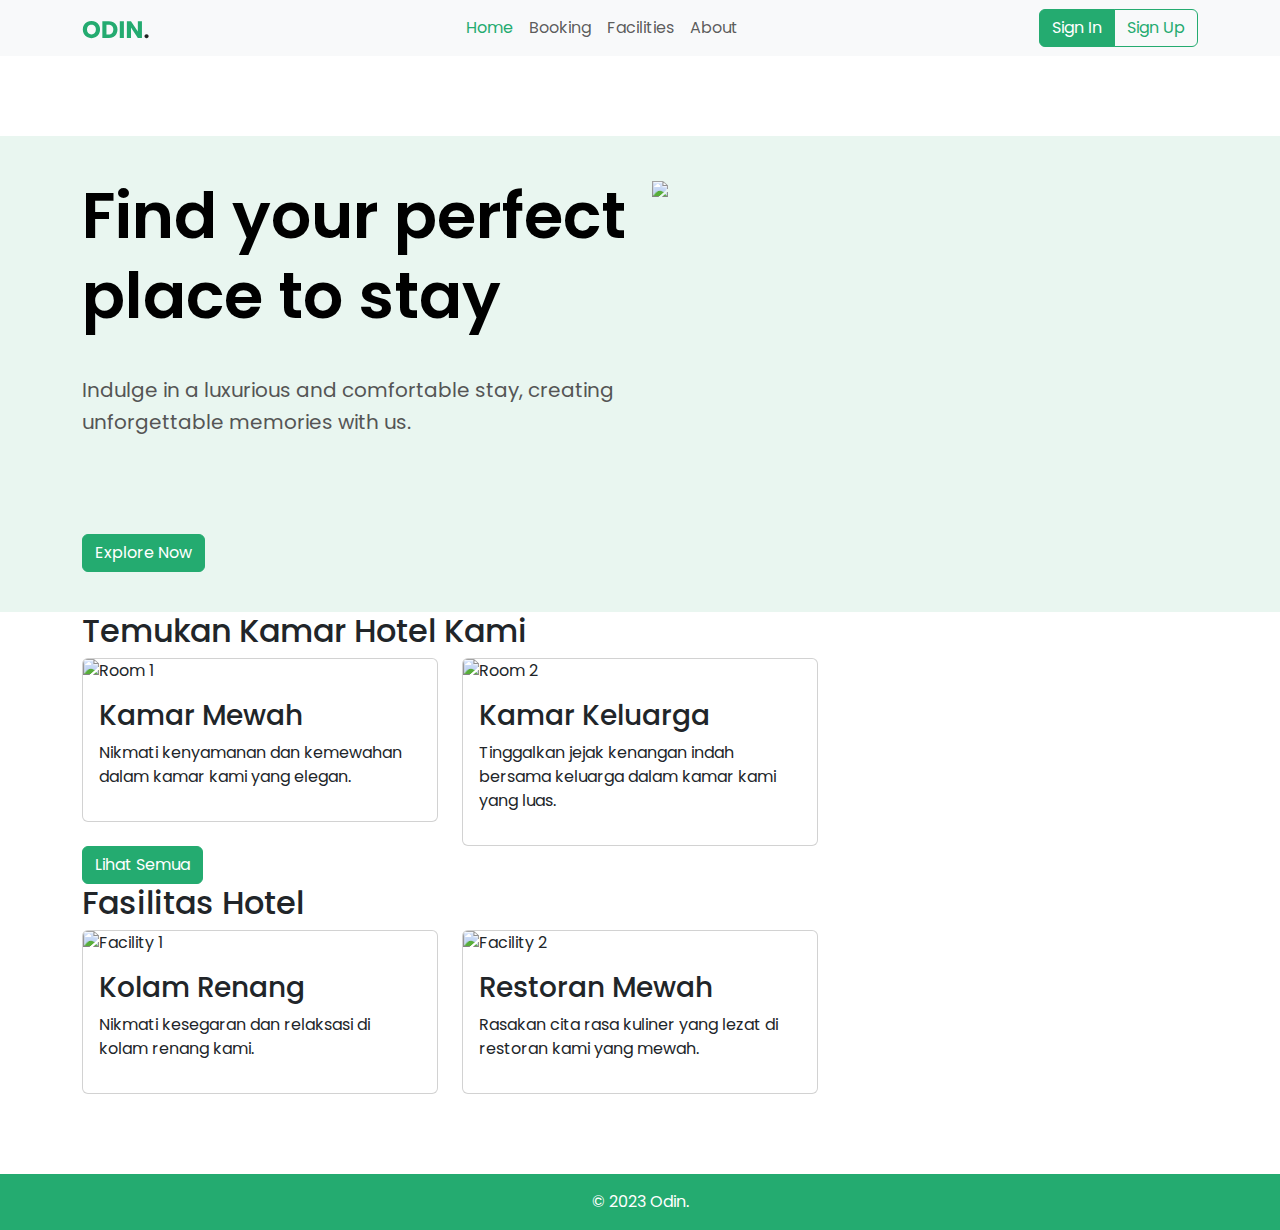
==== index.html @ 8bb7b2a7 "update home page" ====
<!DOCTYPE html>
<html lang="en">

<head>
    <meta charset="UTF-8" />
    <meta name="viewport" content="width=device-width, initial-scale=1.0" />

    <link rel="stylesheet" href="https://cdn.jsdelivr.net/npm/bootstrap@5.3.0/dist/css/bootstrap.min.css" />
    <link rel="stylesheet" href="src/css/main.css" />
    <link rel="stylesheet" href="src/css/home.css">

    <link rel="stylesheet" href="https://fonts.googleapis.com/css?family=Poppins:400,500,600,700&display=swap">
    <link rel="icon" href="assets/images/favodin.png" type="image/svg+xml" />

    <title>Odin - Home</title>
</head>

<body>
    <header>
        <nav class="navbar navbar-expand-lg navbar-light bg-light">
            <div class="container">
                <a class="navbar-brand" href="/"><img src="assets/images/odin.svg" alt=""></a>
                <button class="navbar-toggler" type="button" data-bs-toggle="collapse" data-bs-target="#navbarNav"
                    aria-controls="navbarNav" aria-expanded="false" aria-label="Toggle navigation">
                    <span class="navbar-toggler-icon"></span>
                </button>
                <div class="collapse navbar-collapse justify-content-between" id="navbarNav">
                    <ul class="navbar-nav">
                        <li class="nav-item active">
                            <a class="nav-link active" href="/">Home</a>
                        </li>
                        <li class="nav-item">
                            <a class="nav-link" href="/booking">Booking</a>
                        </li>
                        <li class="nav-item">
                            <a class="nav-link" href="/facilities">Facilities</a>
                        </li>
                        <li class="nav-item">
                            <a class="nav-link" href="/about">About</a>
                        </li>
                    </ul>
                    <div class="navbar-nav">
                        <div class="btn-group btn-group-m" role="group" aria-label="Sign In and Sign Up Buttons">
                            <button class="btn btn-primary">Sign In</button>
                            <button class="btn btn-outline-primary">Sign Up</button>
                        </div>
                    </div>
                </div>
            </div>
        </nav>
    </header>

    <section class="hero">
        <div class="container">
          <div class="row">
            <div class="col-md-6 order-2 order-md-1">
                <div class="hero_text">
                    <h1>Find your perfect place to stay</h1>
                    <p>Indulge in a luxurious and comfortable stay, creating unforgettable memories with us.</p>
                </div>
                <a href="#" class="btn btn-primary">Explore Now</a>
            </div>
            <div class="col-md-6 order-1 order-md-2">
              <img src="assets/images/hotel_hero.svg"Hero Image" class="img-fluid" />
            </div>
          </div>
        </div>
      </section>
    
      <section class="explore">
        <div class="container">
          <h2>Temukan Kamar Hotel Kami</h2>
          <div class="row">
            <div class="col-md-4">
              <div class="card">
                <img src="room1.jpg" alt="Room 1" class="card-img-top" />
                <div class="card-body">
                  <h3>Kamar Mewah</h3>
                  <p>Nikmati kenyamanan dan kemewahan dalam kamar kami yang elegan.</p>
                </div>
              </div>
            </div>
            <div class="col-md-4">
              <div class="card">
                <img src="room2.jpg" alt="Room 2" class="card-img-top" />
                <div class="card-body">
                  <h3>Kamar Keluarga</h3>
                  <p>Tinggalkan jejak kenangan indah bersama keluarga dalam kamar kami yang luas.</p>
                </div>
              </div>
            </div>
          </div>
          <a href="#" class="btn btn-primary">Lihat Semua</a>
        </div>
      </section>
    
      <section class="facilities">
        <div class="container">
          <h2>Fasilitas Hotel</h2>
          <div class="row">
            <div class="col-md-4">
              <div class="card">
                <img src="facility1.jpg" alt="Facility 1" class="card-img-top" />
                <div class="card-body">
                  <h3>Kolam Renang</h3>
                  <p>Nikmati kesegaran dan relaksasi di kolam renang kami.</p>
                </div>
              </div>
            </div>
            <div class="col-md-4">
              <div class="card">
                <img src="facility2.jpg" alt="Facility 2" class="card-img-top" />
                <div class="card-body">
                  <h3>Restoran Mewah</h3>
                  <p>Rasakan cita rasa kuliner yang lezat di restoran kami yang mewah.</p>
                </div>
              </div>
            </div>
          </div>
        </div>
      </section>
    

    <footer class="footer mt-auto py-3">
        <div class="container">
            <div class="text-center">
                <span class="text-muted">© 2023 Odin.</span>
            </div>
        </div>
    </footer>

    <script src="src/js/main.js"></script>
    <script src="https://cdn.jsdelivr.net/npm/bootstrap@5.3.0/dist/js/bootstrap.bundle.min.js"></script>
</body>

</html>
---- src/css/main.css ----
html,
body {
  height: 100%;
  display: flex;
  flex-direction: column;
  font-family: "Poppins", sans-serif;
}

.navbar-nav {
  margin-left: auto;
}

.navbar-nav .nav-item .nav-link.active {
    color: #24ab70 !important;
}

.navbar-nav .nav-item {
    color: #222222 !important;
    font-weight: 400 !important;
}

.btn-primary {
  background: #24ab70 !important;
  border-color: #24ab70 !important;
  color: white;
}

.btn-primary:hover {
  background: #1f8d5d !important ;
  color: white;
}

.btn-outline-primary {
  border: 1px solid #24ab70 !important;
  color: #24ab70 !important;
}

.btn-outline-primary:hover {
  background-color: transparent;
  border: 1px solid #1f8d5d !important;
  color: #1f8d5d  !important;
}

.btn-outline-primary:focus,
    .btn-outline-primary:active {
        background-color: transparent !important;
    }

.footer {
  background-color: #24ab70;
  text-align: center;
  margin-top: 80px !important;
}

.footer .text-muted {
  color: white !important;
}

@media (max-width: 991.98px) {
  .navbar-collapse {
    flex-direction: column;
    align-items: flex-start;
    position: absolute;
    top: 100%;
    left: 0;
    width: 100%;
    background-color: #f8f9fa;
    z-index: 1000;
  }
  .navbar-collapse.collapsing,
  .navbar-collapse.show {
    position: unset;
    width: auto;
    background-color: transparent;
  }
  .navbar-nav {
    flex-direction: column;
    align-items: flex-start;
    padding-top: 20px;
    position: static !important;
  }
  .navbar-nav .nav-link {
    padding: 10px 0;
  }
  .navbar-toggler {
    order: 2;
    margin-left: auto;
  }
  .navbar-brand {
    order: 1;
    margin-right: auto;
  }

  .btn-group {
    width: 100%;
    padding-bottom: 20px;
  }

}
---- src/css/home.css ----
.hero {
  margin-top: 80px;
  background-color: rgba(36, 171, 112, 0.1);
  padding: 40px 0;
}

.hero_text {
    display: flex;
    flex-direction: column;
    gap: 30px;
    margin-bottom: 80px;
}

.hero h1 {
  font-family: "Poppins";
  font-style: normal;
  font-weight: 600;
  font-size: 64px;
  line-height: 80px;
  color: #000000;
}

.hero p {
  font-family: "Poppins";
  font-style: normal;
  font-weight: 400;
  font-size: 20px;
  line-height: 32px;
  /* or 160% */

  color: #555555;
}

@media (max-width: 576px) {
    .hero {
        margin-top: 20px;
    }
}
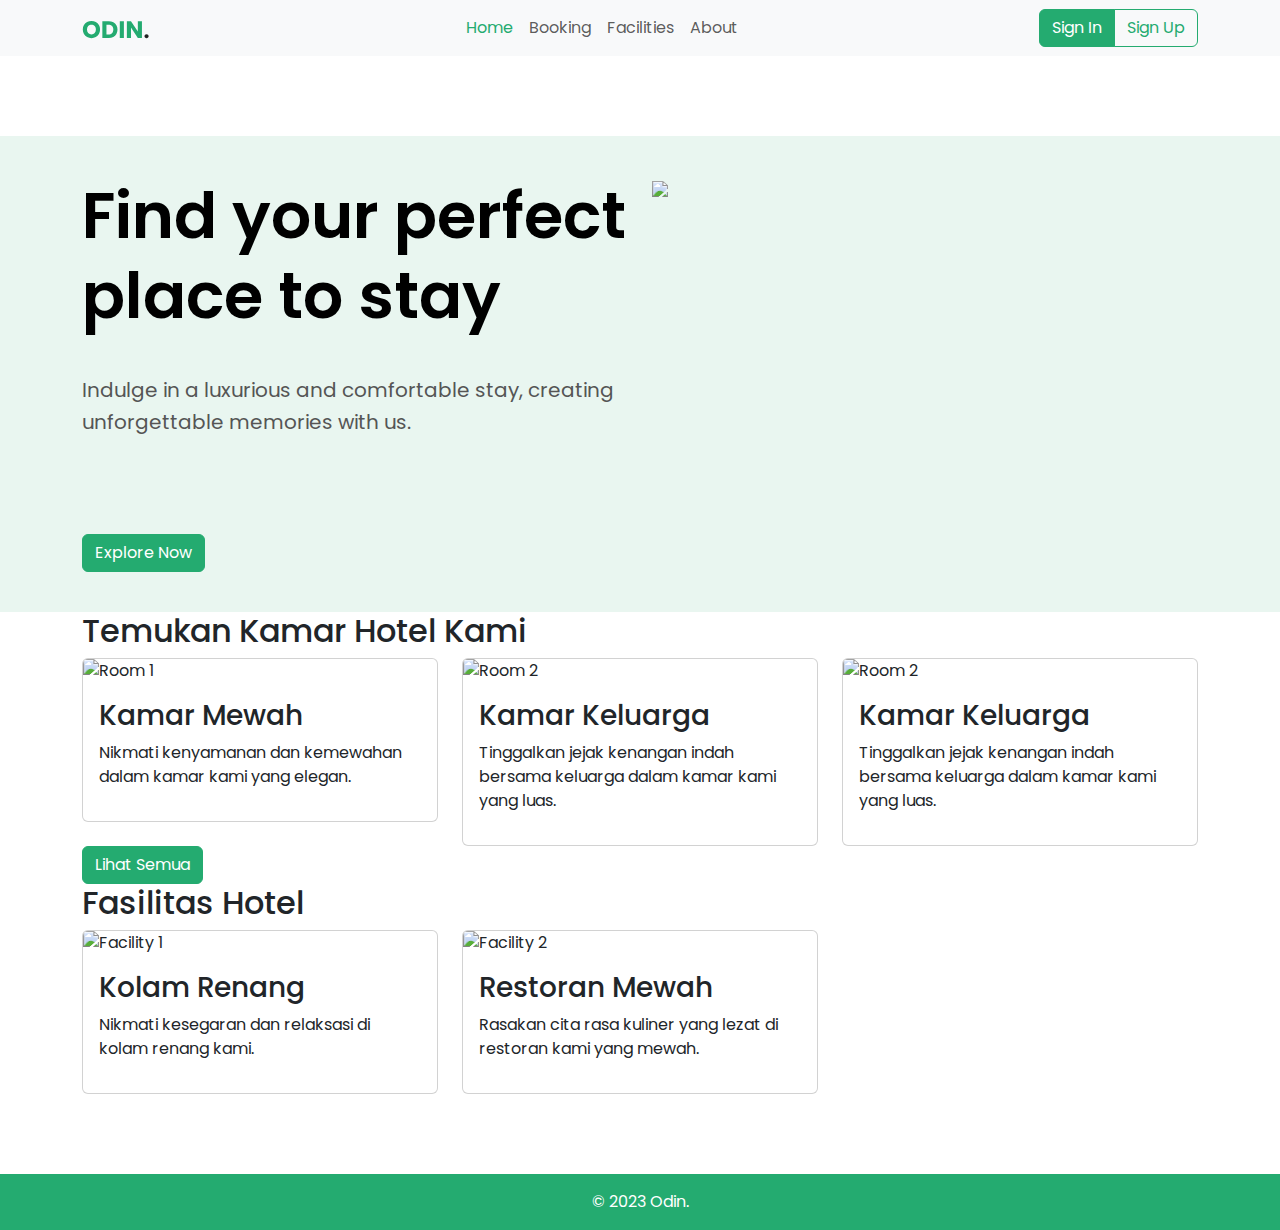
==== commit e8d96331: "p" ====
--- a/index.html
+++ b/index.html
@@ -73,7 +73,7 @@
           <div class="row">
             <div class="col-md-4">
               <div class="card">
-                <img src="room1.jpg" alt="Room 1" class="card-img-top" />
+                <img src="/assets/images/hotel.svg" alt="Room 1" class="card-img-top" />
                 <div class="card-body">
                   <h3>Kamar Mewah</h3>
                   <p>Nikmati kenyamanan dan kemewahan dalam kamar kami yang elegan.</p>
@@ -82,13 +82,22 @@
             </div>
             <div class="col-md-4">
               <div class="card">
-                <img src="room2.jpg" alt="Room 2" class="card-img-top" />
+                <img src="/assets/images/hotel.svg" alt="Room 2" class="card-img-top" />
                 <div class="card-body">
                   <h3>Kamar Keluarga</h3>
                   <p>Tinggalkan jejak kenangan indah bersama keluarga dalam kamar kami yang luas.</p>
                 </div>
               </div>
             </div>
+            <div class="col-md-4">
+                <div class="card">
+                  <img src="/assets/images/hotel.svg" alt="Room 2" class="card-img-top" />
+                  <div class="card-body">
+                    <h3>Kamar Keluarga</h3>
+                    <p>Tinggalkan jejak kenangan indah bersama keluarga dalam kamar kami yang luas.</p>
+                  </div>
+                </div>
+              </div>
           </div>
           <a href="#" class="btn btn-primary">Lihat Semua</a>
         </div>
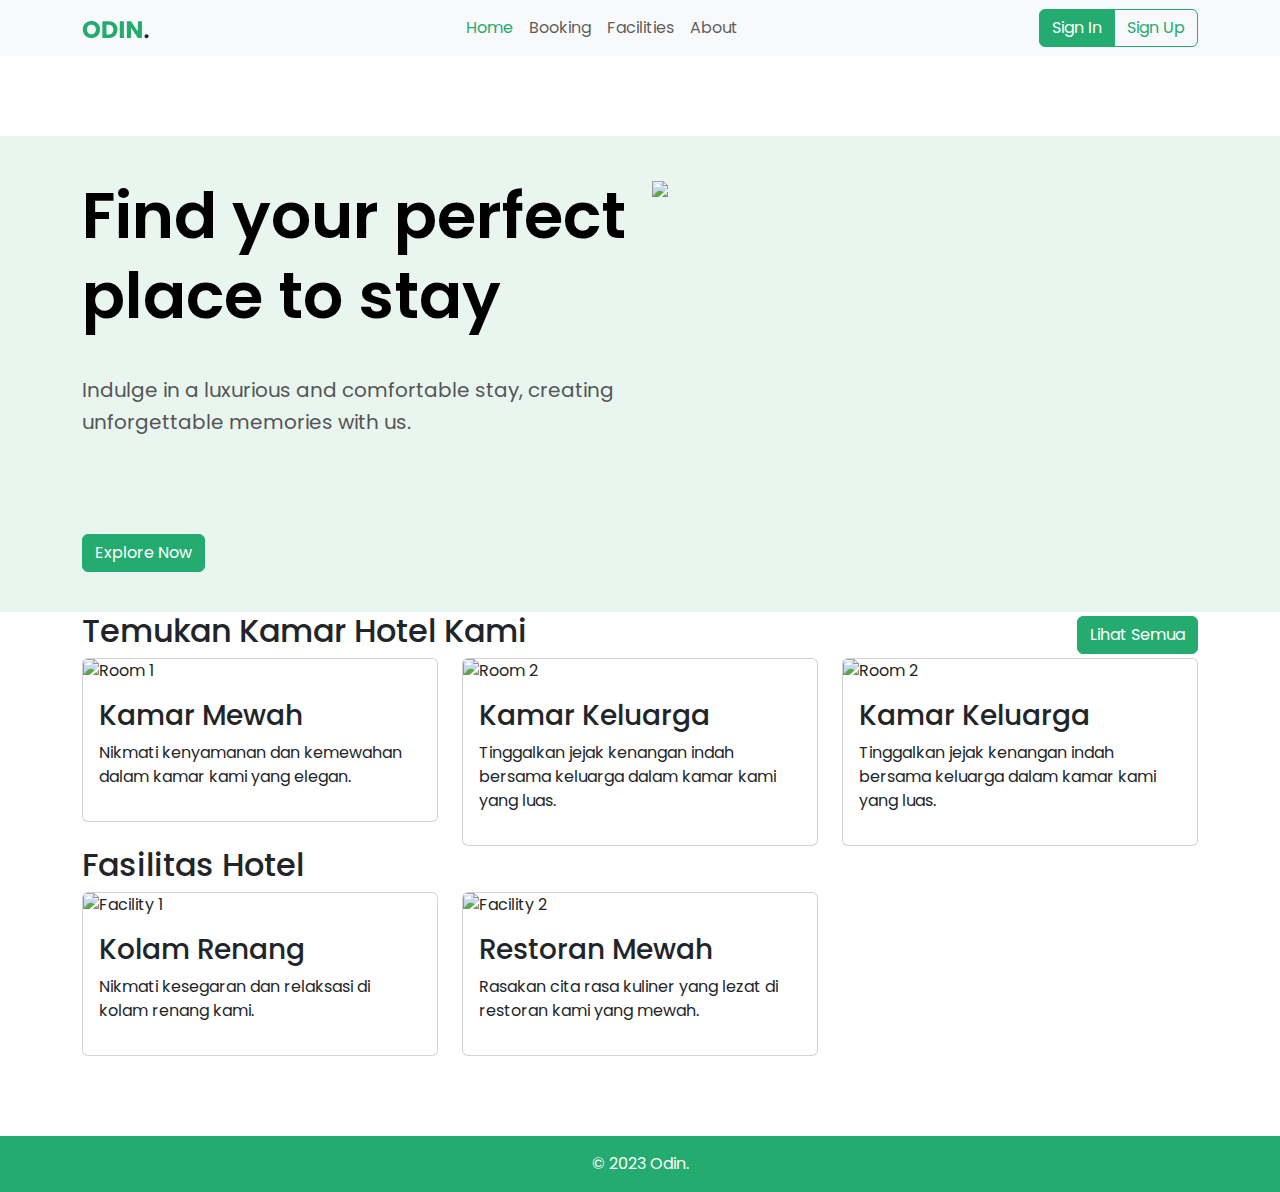
==== commit be8f47f1: "update home page" ====
--- a/index.html
+++ b/index.html
@@ -69,7 +69,14 @@
     
       <section class="explore">
         <div class="container">
-          <h2>Temukan Kamar Hotel Kami</h2>
+          <div class="row">
+            <div class="col-12">
+              <div class="d-flex justify-content-between align-items-center">
+                <h2>Temukan Kamar Hotel Kami</h2>
+                <a href="#" class="btn btn-primary">Lihat Semua</a>
+              </div>
+            </div>
+          </div>
           <div class="row">
             <div class="col-md-4">
               <div class="card">
@@ -90,18 +97,18 @@
               </div>
             </div>
             <div class="col-md-4">
-                <div class="card">
-                  <img src="/assets/images/hotel.svg" alt="Room 2" class="card-img-top" />
-                  <div class="card-body">
-                    <h3>Kamar Keluarga</h3>
-                    <p>Tinggalkan jejak kenangan indah bersama keluarga dalam kamar kami yang luas.</p>
-                  </div>
+              <div class="card">
+                <img src="/assets/images/hotel.svg" alt="Room 2" class="card-img-top" />
+                <div class="card-body">
+                  <h3>Kamar Keluarga</h3>
+                  <p>Tinggalkan jejak kenangan indah bersama keluarga dalam kamar kami yang luas.</p>
                 </div>
               </div>
+            </div>
           </div>
-          <a href="#" class="btn btn-primary">Lihat Semua</a>
         </div>
       </section>
+      
     
       <section class="facilities">
         <div class="container">
--- a/src/css/home.css
+++ b/src/css/home.css
@@ -1,3 +1,4 @@
+/*Hero*/
 .hero {
   margin-top: 80px;
   background-color: rgba(36, 171, 112, 0.1);
@@ -31,6 +32,8 @@
   color: #555555;
 }
 
+/*Explore*/
+
 @media (max-width: 576px) {
     .hero {
         margin-top: 20px;
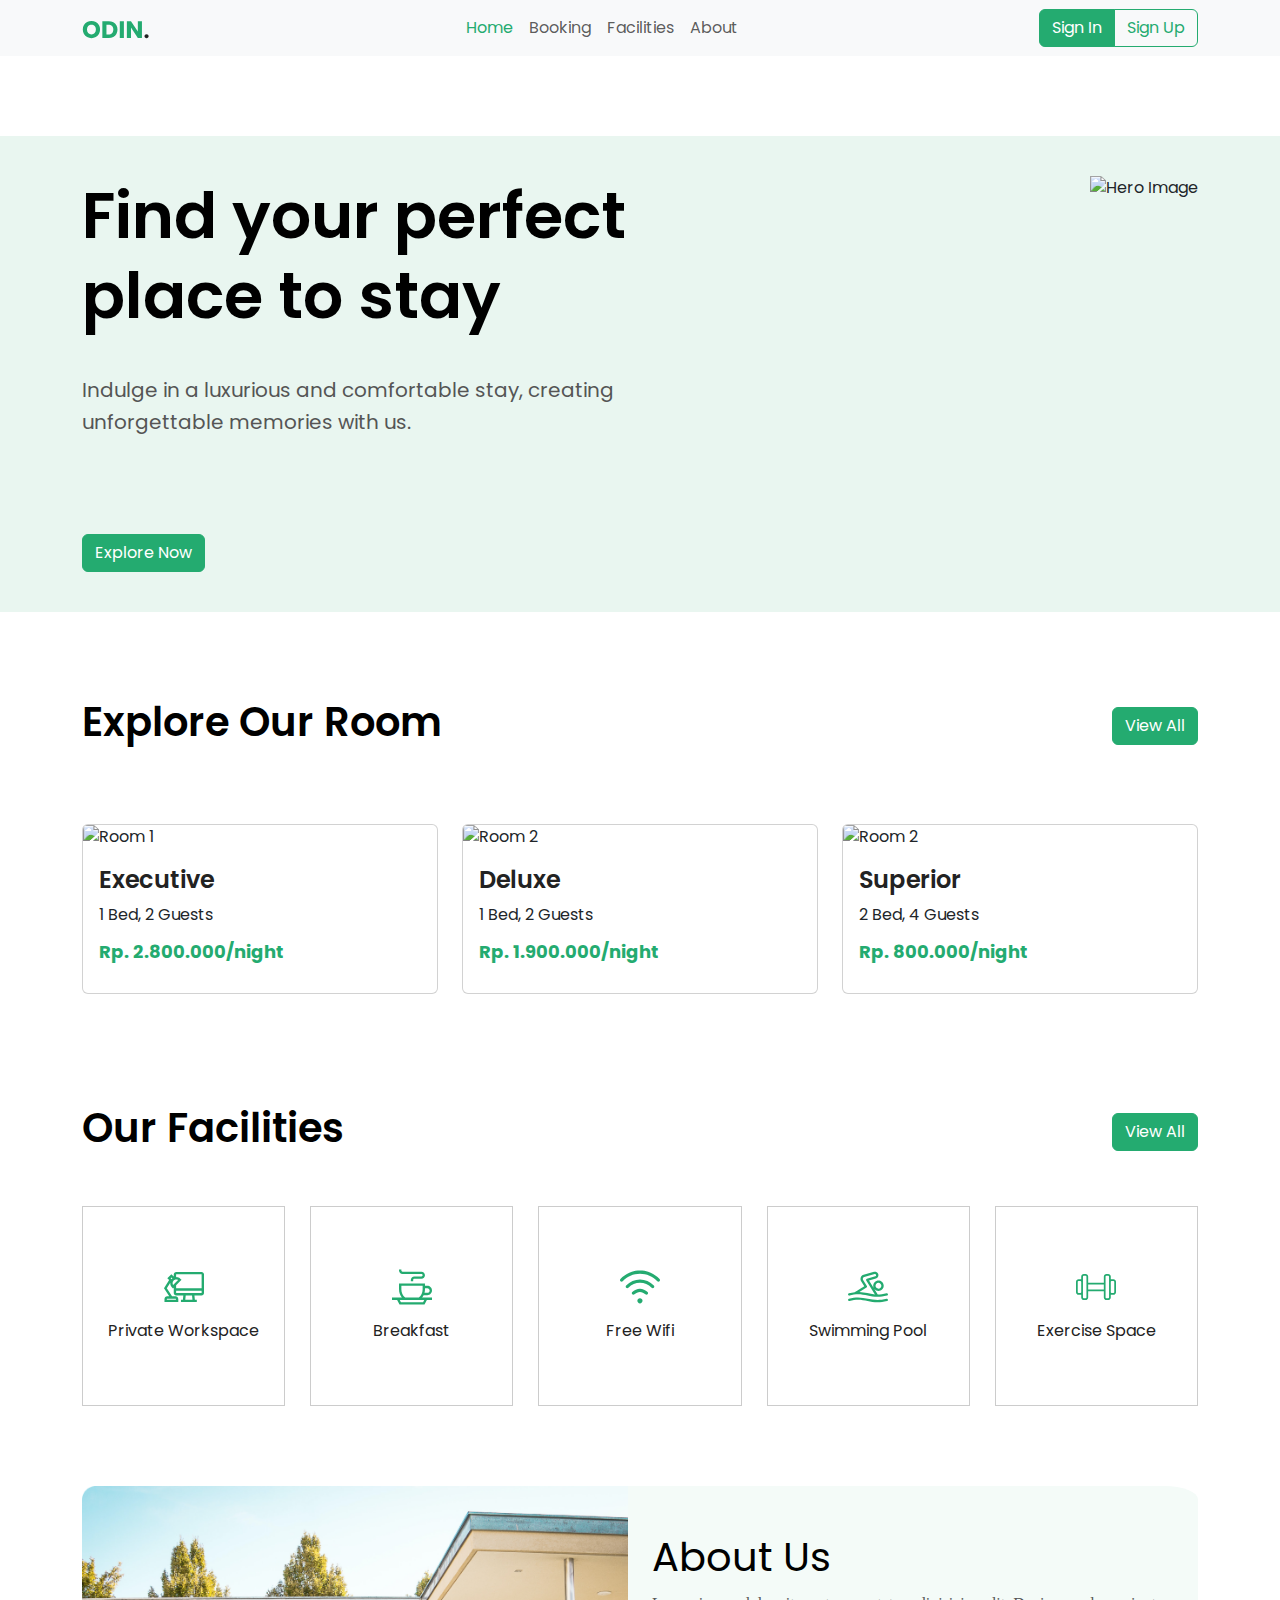
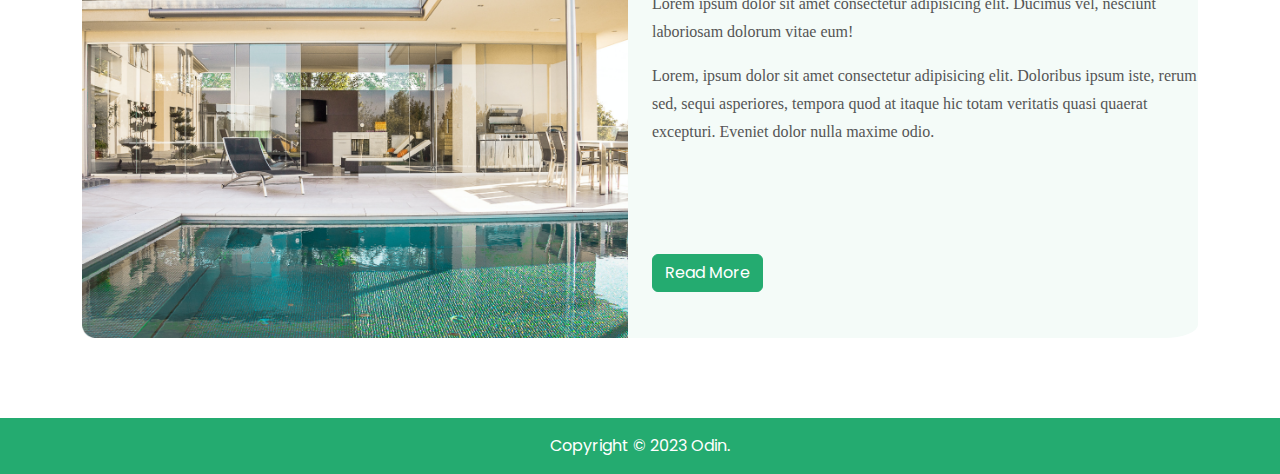
==== commit 311a475f: "update booking" ====
--- a/index.html
+++ b/index.html
@@ -50,97 +50,143 @@
         </nav>
     </header>
 
-    <section class="hero">
-        <div class="container">
-          <div class="row">
-            <div class="col-md-6 order-2 order-md-1">
-                <div class="hero_text">
-                    <h1>Find your perfect place to stay</h1>
-                    <p>Indulge in a luxurious and comfortable stay, creating unforgettable memories with us.</p>
+    <main>
+        <section class="hero">
+            <div class="container">
+                <div class="row">
+                    <div class="col-md-6 order-2 order-md-1">
+                        <div class="hero_text">
+                            <h1>Find your perfect place to stay</h1>
+                            <p>Indulge in a luxurious and comfortable stay, creating unforgettable memories with us.</p>
+                        </div>
+                        <a href="booking/" class="btn btn-primary">Explore Now</a>
+                    </div>
+                    <div class="col-md-6 order-1 order-md-2">
+                        <div class="d-flex justify-content-end">
+                            <img src="assets/images/hotel_hero.svg" alt="Hero Image" class="img-fluid" />
+                        </div>
+                    </div>
                 </div>
-                <a href="#" class="btn btn-primary">Explore Now</a>
             </div>
-            <div class="col-md-6 order-1 order-md-2">
-              <img src="assets/images/hotel_hero.svg"Hero Image" class="img-fluid" />
+        </section>
+    
+        <section class="explore">
+            <div class="container">
+                <div class="row my-4">
+                    <div class="col-12">
+                        <div class="d-flex justify-content-between align-items-center home-subtitle-odin">
+                            <h2>Explore Our Room</h2>
+                            <a href="booking/" class="btn btn-primary">View All</a>
+                        </div>
+                    </div>
+                </div>
+                <div class="row">
+                    <div class="col-md-4 mb-4">
+                        <div class="card">
+                            <img src="/assets/images/hotel.svg" alt="Room 1" class="card-img-top" />
+                            <div class="card-body">
+                                <h3>Executive</h3>
+                                <p>1 Bed, 2 Guests</p>
+                                <p class="harga-kamar">Rp. 2.800.000/night</p>
+                            </div>
+                        </div>
+                    </div>
+                    <div class="col-md-4 mb-4">
+                        <div class="card">
+                            <img src="/assets/images/hotel.svg" alt="Room 2" class="card-img-top" />
+                            <div class="card-body">
+                                <h3>Deluxe</h3>
+                                <p>1 Bed, 2 Guests</p>
+                                <p class="harga-kamar">Rp. 1.900.000/night</p>
+                            </div>
+                        </div>
+                    </div>
+                    <div class="col-md-4 mb-4">
+                        <div class="card">
+                            <img src="/assets/images/hotel.svg" alt="Room 2" class="card-img-top" />
+                            <div class="card-body">
+                                <h3>Superior</h3>
+                                <p>2 Bed, 4 Guests</p>
+                                <p class="harga-kamar">Rp. 800.000/night</p>
+                            </div>
+                        </div>
+                    </div>
+                </div>
             </div>
-          </div>
-        </div>
-      </section>
+        </section>
     
-      <section class="explore">
-        <div class="container">
-          <div class="row">
-            <div class="col-12">
-              <div class="d-flex justify-content-between align-items-center">
-                <h2>Temukan Kamar Hotel Kami</h2>
-                <a href="#" class="btn btn-primary">Lihat Semua</a>
-              </div>
+        <section class="facilities">
+            <div class="container">
+                <div class="d-flex justify-content-between align-items-center home-subtitle-odin">
+                    <h2>Our Facilities</h2>
+                    <a href="facilities/" class="btn btn-primary">View All</a>
+                </div>
+                <div class="row justify-content-center">
+                    <div>
+                        <ul class="facility-list">
+                            <li class="facility-list-item">
+                                <div class="d-flex flex-column align-items-center">
+                                    <img src="assets/images/workspace 1.svg" alt="Facility 1" class="facility-icon" />
+                                    <p class="facility-text">Private Workspace</p>
+                                </div>
+                            </li>
+                            <li class="facility-list-item">
+                                <div class="d-flex flex-column align-items-center">
+                                    <img src="assets/images/breakfast.svg" alt="Facility 2" class="facility-icon" />
+                                    <p class="facility-text">Breakfast</p>
+                                </div>
+                            </li>
+                            <li class="facility-list-item">
+                                <div class="d-flex flex-column align-items-center">
+                                    <img src="assets/images/wifi.svg" alt="Facility 2" class="facility-icon" />
+                                    <p class="facility-text">Free Wifi</p>
+                                </div>
+                            </li>
+                            <li class="facility-list-item">
+                                <div class="d-flex flex-column align-items-center">
+                                    <img src="assets/images/swimmer.svg" alt="Facility 1" class="facility-icon" />
+                                    <p class="facility-text">Swimming Pool</p>
+                                </div>
+                            </li>
+                            <li class="facility-list-item">
+                                <div class="d-flex flex-column align-items-center">
+                                    <img src="assets/images/training.svg" alt="Facility 2" class="facility-icon" />
+                                    <p class="facility-text">Exercise Space</p>
+                                </div>
+                            </li>
+                        </ul>
+                    </div>
+                </div>
             </div>
-          </div>
-          <div class="row">
-            <div class="col-md-4">
-              <div class="card">
-                <img src="/assets/images/hotel.svg" alt="Room 1" class="card-img-top" />
-                <div class="card-body">
-                  <h3>Kamar Mewah</h3>
-                  <p>Nikmati kenyamanan dan kemewahan dalam kamar kami yang elegan.</p>
+        </section>
+    
+        <section class="about">
+            <div class="container">
+                <div class="background-about">
+                    <div class="row">
+                        <div class="col-md-6 order-1 order-md-2 text-container-odin">
+                            <div class="about_text">
+                                <h3>About Us</h3>
+                                <p>Lorem ipsum dolor sit amet consectetur adipisicing elit. Ducimus vel, nesciunt laboriosam dolorum vitae eum!</p>
+                                <p>Lorem, ipsum dolor sit amet consectetur adipisicing elit. Doloribus ipsum iste, rerum sed, sequi asperiores, tempora quod at itaque hic totam veritatis quasi quaerat excepturi. Eveniet dolor nulla maxime odio.</p>
+                            </div>
+                            <a href="about" class="btn btn-primary">Read More</a>
+                        </div>
+                        <div class="col-md-6 order-2 order-md-1">
+                            <div class="d-flex justify-content-start">
+                                <img src="assets/images/about_home.png" alt="Hero Image" class="img-fluid" />
+                            </div>
+                        </div>
+                    </div>
                 </div>
-              </div>
             </div>
-            <div class="col-md-4">
-              <div class="card">
-                <img src="/assets/images/hotel.svg" alt="Room 2" class="card-img-top" />
-                <div class="card-body">
-                  <h3>Kamar Keluarga</h3>
-                  <p>Tinggalkan jejak kenangan indah bersama keluarga dalam kamar kami yang luas.</p>
-                </div>
-              </div>
-            </div>
-            <div class="col-md-4">
-              <div class="card">
-                <img src="/assets/images/hotel.svg" alt="Room 2" class="card-img-top" />
-                <div class="card-body">
-                  <h3>Kamar Keluarga</h3>
-                  <p>Tinggalkan jejak kenangan indah bersama keluarga dalam kamar kami yang luas.</p>
-                </div>
-              </div>
-            </div>
-          </div>
-        </div>
-      </section>
-      
-    
-      <section class="facilities">
-        <div class="container">
-          <h2>Fasilitas Hotel</h2>
-          <div class="row">
-            <div class="col-md-4">
-              <div class="card">
-                <img src="facility1.jpg" alt="Facility 1" class="card-img-top" />
-                <div class="card-body">
-                  <h3>Kolam Renang</h3>
-                  <p>Nikmati kesegaran dan relaksasi di kolam renang kami.</p>
-                </div>
-              </div>
-            </div>
-            <div class="col-md-4">
-              <div class="card">
-                <img src="facility2.jpg" alt="Facility 2" class="card-img-top" />
-                <div class="card-body">
-                  <h3>Restoran Mewah</h3>
-                  <p>Rasakan cita rasa kuliner yang lezat di restoran kami yang mewah.</p>
-                </div>
-              </div>
-            </div>
-          </div>
-        </div>
-      </section>
-    
+        </section>
+    </main>
 
     <footer class="footer mt-auto py-3">
         <div class="container">
             <div class="text-center">
-                <span class="text-muted">© 2023 Odin.</span>
+                <span class="text-muted">Copyright © 2023 Odin.</span>
             </div>
         </div>
     </footer>
@@ -149,4 +195,4 @@
     <script src="https://cdn.jsdelivr.net/npm/bootstrap@5.3.0/dist/js/bootstrap.bundle.min.js"></script>
 </body>
 
-</html>
+</html>--- a/src/css/main.css
+++ b/src/css/main.css
@@ -4,6 +4,10 @@
   display: flex;
   flex-direction: column;
   font-family: "Poppins", sans-serif;
+}
+
+main {
+  margin-bottom: 80px;
 }
 
 .navbar-nav {
@@ -49,7 +53,6 @@
 .footer {
   background-color: #24ab70;
   text-align: center;
-  margin-top: 80px !important;
 }
 
 .footer .text-muted {
--- a/src/css/home.css
+++ b/src/css/home.css
@@ -6,10 +6,10 @@
 }
 
 .hero_text {
-    display: flex;
-    flex-direction: column;
-    gap: 30px;
-    margin-bottom: 80px;
+  display: flex;
+  flex-direction: column;
+  gap: 30px;
+  margin-bottom: 80px;
 }
 
 .hero h1 {
@@ -33,11 +33,153 @@
 }
 
 /*Explore*/
+.explore {
+  margin-top: 80px;
+}
+
+.explore .card {
+  min-height: 100%;
+}
+
+.explore h2 {
+  font-family: "Poppins";
+  font-style: normal;
+  font-weight: 600;
+  font-size: 40px;
+  line-height: 60px;
+
+  color: #000000;
+}
+
+.home-subtitle-odin {
+  margin-bottom: 40px;
+}
+
+.explore .row .card h3 {
+  font-family: "Poppins";
+  font-style: normal;
+  font-weight: 600;
+  font-size: 24px;
+  line-height: 30px;
+  /* identical to box height, or 125% */
+
+  color: #222222;
+}
+
+.harga-kamar {
+  font-family: "Poppins";
+  font-style: normal;
+  font-weight: 700;
+  font-size: 18px;
+  line-height: 18px;
+
+  color: #24ab70;
+}
+
+/*Facilities*/
+.facilities {
+  margin-top: 80px;
+}
+
+.facilities h2 {
+  font-family: "Poppins";
+  font-style: normal;
+  font-weight: 600;
+  font-size: 40px;
+  line-height: 60px;
+
+  color: #000000;
+}
+
+.facility-list {
+  display: flex;
+  justify-content: space-between;
+  width: 100%;
+  padding: 0;
+  list-style: none;
+  margin: 0;
+}
+
+.facility-list-item {
+  display: flex;
+  align-items: center;
+  justify-content: center;
+  border: 1px solid #ccc;
+  padding: 10px;
+  text-align: center;
+  height: 200px;
+  flex-basis: calc(20% - 20px);
+}
+
+.facility-list-item p {
+  font-family: "Poppins";
+  font-style: normal;
+  font-weight: 400;
+  font-size: 16px;
+  line-height: 28px;
+  margin-bottom: 0;
+
+  color: #222222;
+}
+
+.facility-icon {
+  max-width: 50px;
+  margin-bottom: 10px;
+}
+
+/*About*/
+
+.about {
+  margin-top: 80px;
+}
+
+.background-about {
+  background-color: #F4FBF8;
+  border-radius: 3%;
+}
+
+.about h3 {
+  font-family: "Poppins";
+  font-style: normal;
+  font-weight: 400;
+  font-size: 40px;
+  line-height: 50px;
+
+  color: #000000;
+}
+
+.about p {
+  font-family: "Open Sans";
+  font-style: normal;
+  font-weight: 400;
+  font-size: 16px;
+  line-height: 28px;
+
+  color: #555555;
+}
+
+.about img {
+  width: 100%;
+  height: 100%;
+}
+
+.text-container-odin {
+    display: flex;
+    flex-direction: column;
+    justify-content: space-around;
+}
+.about .btn-primary {
+    width: fit-content;
+}
 
 @media (max-width: 576px) {
-    .hero {
-        margin-top: 20px;
-    }
+  /*Hero*/
+  .hero {
+    margin-top: 20px;
+  }
+
+  /*Explore*/
+  .explore {
+    margin-top: 20px;
+  }
 }
-
-
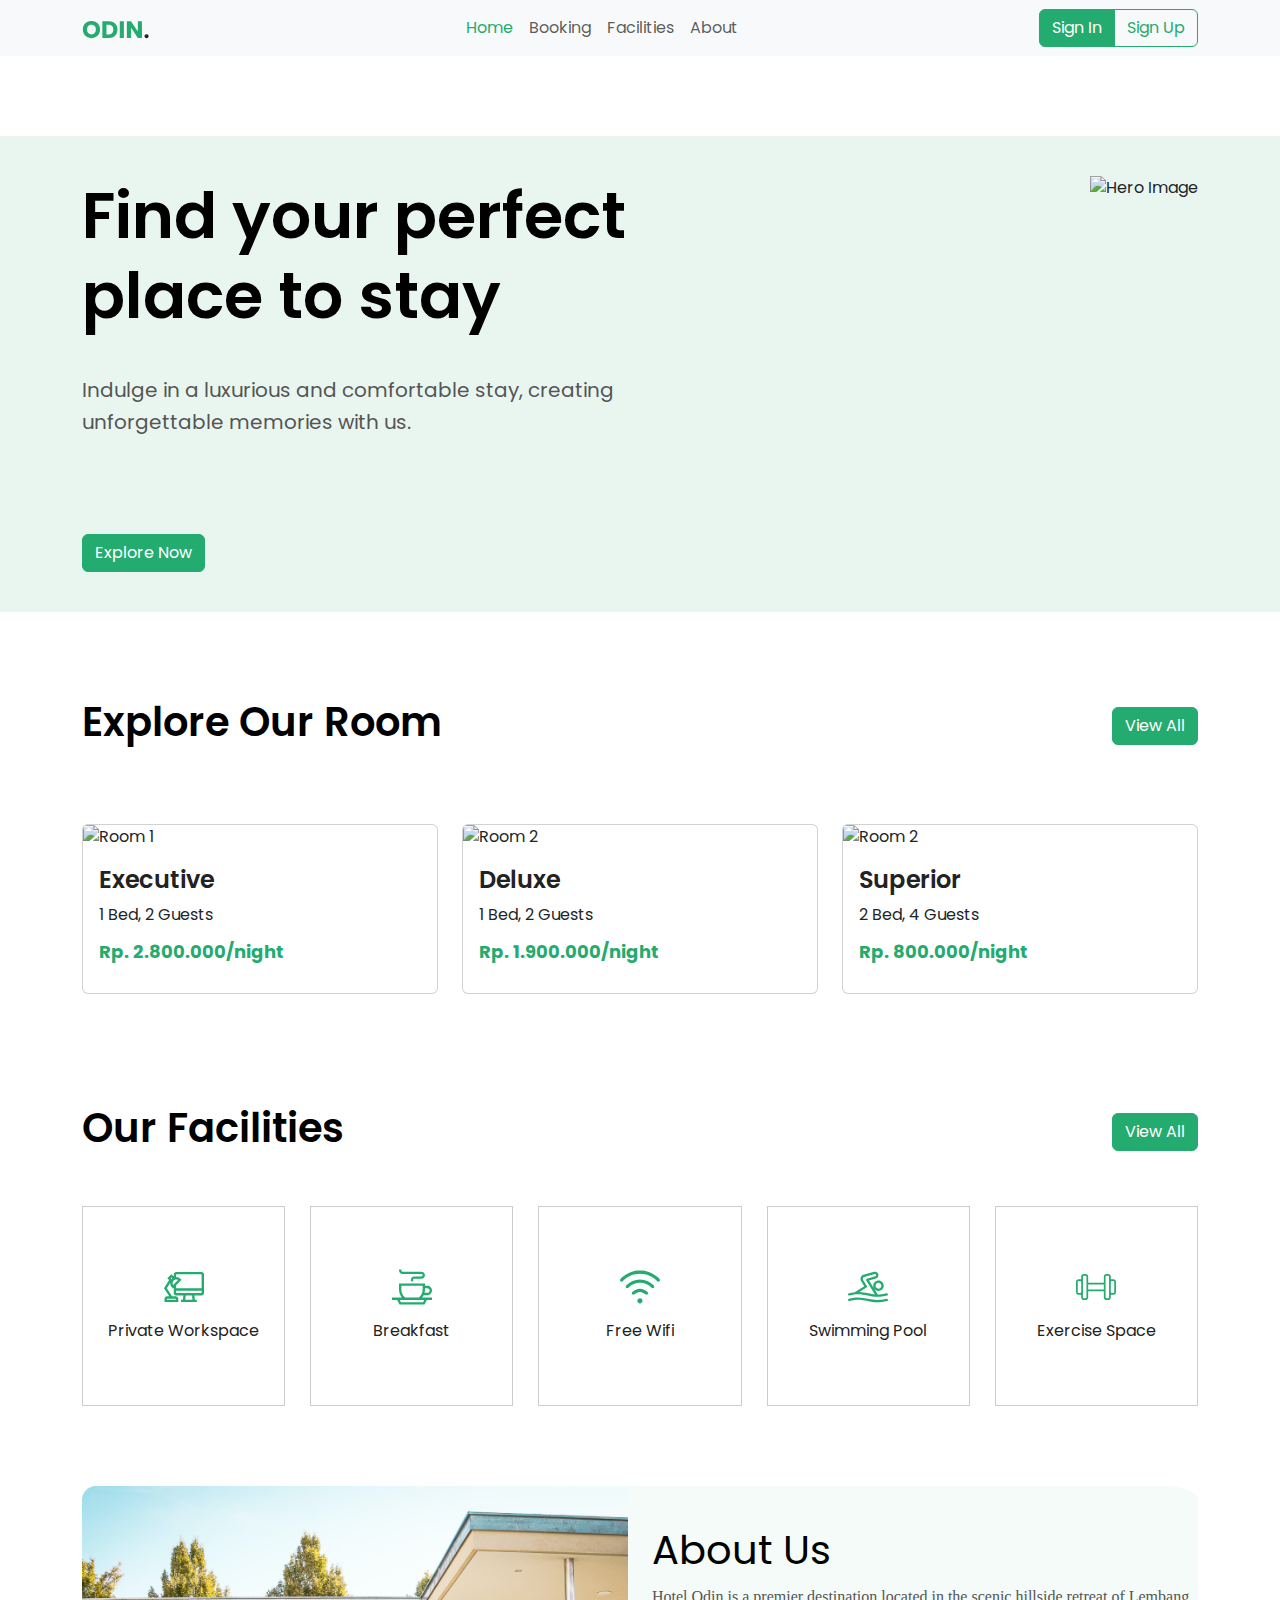
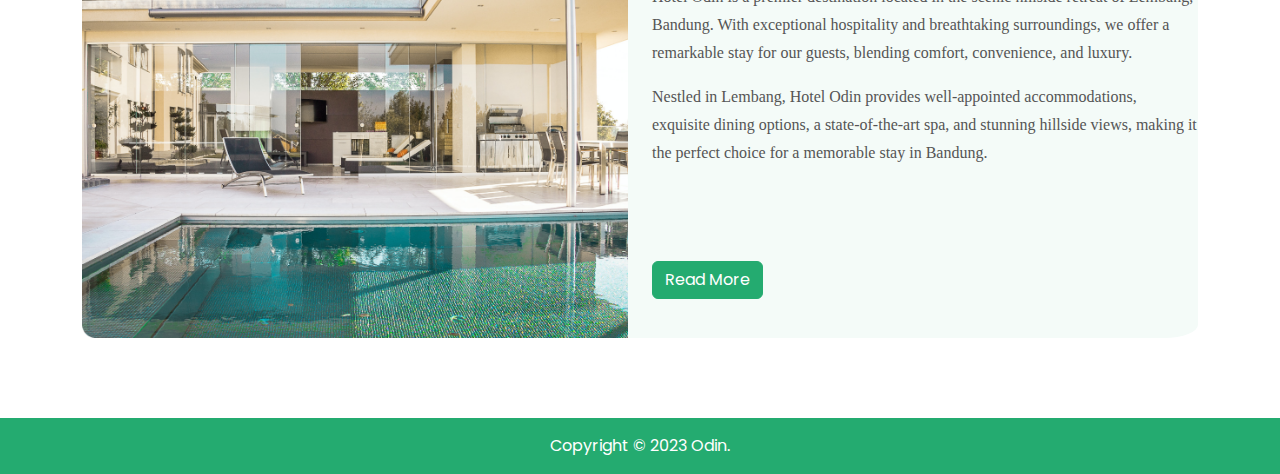
==== commit 1cb2b337: "update about,payment," ====
--- a/index.html
+++ b/index.html
@@ -74,7 +74,7 @@
             <div class="container">
                 <div class="row my-4">
                     <div class="col-12">
-                        <div class="d-flex justify-content-between align-items-center home-subtitle-odin">
+                        <div class="d-flex justify-content-between align-items-center subtitle-odin">
                             <h2>Explore Our Room</h2>
                             <a href="booking/" class="btn btn-primary">View All</a>
                         </div>
@@ -117,7 +117,7 @@
     
         <section class="facilities">
             <div class="container">
-                <div class="d-flex justify-content-between align-items-center home-subtitle-odin">
+                <div class="d-flex justify-content-between align-items-center subtitle-odin">
                     <h2>Our Facilities</h2>
                     <a href="facilities/" class="btn btn-primary">View All</a>
                 </div>
@@ -167,8 +167,8 @@
                         <div class="col-md-6 order-1 order-md-2 text-container-odin">
                             <div class="about_text">
                                 <h3>About Us</h3>
-                                <p>Lorem ipsum dolor sit amet consectetur adipisicing elit. Ducimus vel, nesciunt laboriosam dolorum vitae eum!</p>
-                                <p>Lorem, ipsum dolor sit amet consectetur adipisicing elit. Doloribus ipsum iste, rerum sed, sequi asperiores, tempora quod at itaque hic totam veritatis quasi quaerat excepturi. Eveniet dolor nulla maxime odio.</p>
+                                <p>Hotel Odin is a premier destination located in the scenic hillside retreat of Lembang, Bandung. With exceptional hospitality and breathtaking surroundings, we offer a remarkable stay for our guests, blending comfort, convenience, and luxury.</p>
+                                <p>Nestled in Lembang, Hotel Odin provides well-appointed accommodations, exquisite dining options, a state-of-the-art spa, and stunning hillside views, making it the perfect choice for a memorable stay in Bandung.</p>
                             </div>
                             <a href="about" class="btn btn-primary">Read More</a>
                         </div>
--- a/src/css/main.css
+++ b/src/css/main.css
@@ -7,7 +7,7 @@
 }
 
 main {
-  margin-bottom: 80px;
+  margin: 80px 0;
 }
 
 .navbar-nav {
@@ -15,12 +15,12 @@
 }
 
 .navbar-nav .nav-item .nav-link.active {
-    color: #24ab70 !important;
+  color: #24ab70 !important;
 }
 
 .navbar-nav .nav-item {
-    color: #222222 !important;
-    font-weight: 400 !important;
+  color: #222222 !important;
+  font-weight: 400 !important;
 }
 
 .btn-primary {
@@ -42,13 +42,27 @@
 .btn-outline-primary:hover {
   background-color: transparent;
   border: 1px solid #1f8d5d !important;
-  color: #1f8d5d  !important;
+  color: #1f8d5d !important;
 }
 
 .btn-outline-primary:focus,
-    .btn-outline-primary:active {
-        background-color: transparent !important;
-    }
+.btn-outline-primary:active {
+  background-color: transparent !important;
+}
+
+.subtitle-odin h2 {
+  font-family: "Poppins";
+  font-style: normal;
+  font-weight: 600;
+  font-size: 40px;
+  line-height: 60px;
+
+  color: #000000;
+}
+
+.subtitle-odin {
+  margin-bottom: 40px;
+}
 
 .footer {
   background-color: #24ab70;
@@ -98,5 +112,4 @@
     width: 100%;
     padding-bottom: 20px;
   }
-
 }
--- a/src/css/home.css
+++ b/src/css/home.css
@@ -1,6 +1,5 @@
 /*Hero*/
 .hero {
-  margin-top: 80px;
   background-color: rgba(36, 171, 112, 0.1);
   padding: 40px 0;
 }
@@ -41,19 +40,6 @@
   min-height: 100%;
 }
 
-.explore h2 {
-  font-family: "Poppins";
-  font-style: normal;
-  font-weight: 600;
-  font-size: 40px;
-  line-height: 60px;
-
-  color: #000000;
-}
-
-.home-subtitle-odin {
-  margin-bottom: 40px;
-}
 
 .explore .row .card h3 {
   font-family: "Poppins";
